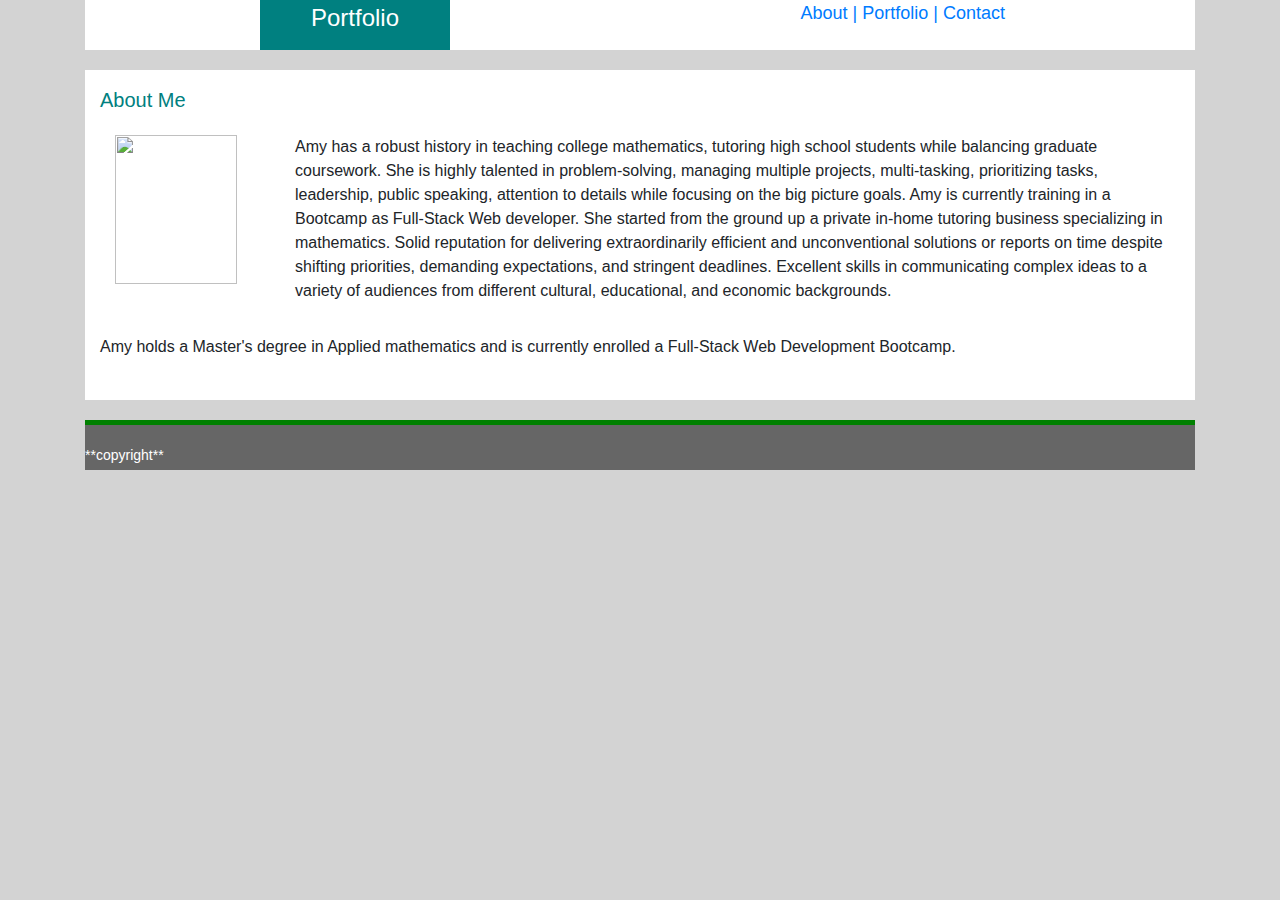
==== index.html @ 95bcee2e "I have attempted to start a new page for my portfolio since I have learned so much in the last few w" ====
<!DOCTYPE html>
<html lang="en">
<head>
    <meta charset="UTF-8">
    <meta name="viewport" content="width=device-width, initial-scale=1.0">
    <meta http-equiv="X-UA-Compatible" content="ie=edge">
    <link rel="stylesheet" type="text/css" href="assets/css/cssreset.css">

    <link rel="stylesheet" href="https://stackpath.bootstrapcdn.com/bootstrap/4.3.1/css/bootstrap.min.css" integrity="sha384-ggOyR0iXCbMQv3Xipma34MD+dH/1fQ784/j6cY/iJTQUOhcWr7x9JvoRxT2MZw1T" crossorigin="anonymous">
    <link rel="stylesheet" type="text/css" href="assets/css/style.css">

    <title>Gemme Bio</title>
</head>
<body>  

        <!-- @media screen and (max-width: 768px) {
            body {
              width: 100%;
            }
           -->

    <div class="container">
    <!--NavBar-->
    <nav>
            <div class="row" id="navbar">
                <!--blank column-->
                <div class="col-md-2">
                </div>

                <!--Contact Column-->
                <div class="col-md-2" id="namebox" >
                       <p> Portfolio </p>
                </div>

                <!--Nav Bar Column-->
                <div class="col-md-6" >                     
                <a href="file:///C:/Users/icadv/Desktop/_Bootcamp%20UCBE/Hw/Basic-Portfolio-master/index.html" > About   |</a>
                <a href="file:///C:/Users/icadv/Desktop/_Bootcamp%20UCBE/Hw/Basic-Portfolio-master/portfolio.html">Portfolio   |</a>
                <a href="file:///C:/Users/icadv/Desktop/_Bootcamp%20UCBE/Hw/Basic-Portfolio-master/contact.html">Contact </a>
                </div>

            </div>
  </nav>
<!--End Nav Bar-->
    <div class="container" >
<!--First Row with class navbar for style css
        <div class="row" id="navbar">
               
                <div class="col-md-2" id="namebox" >
                    Amy Gemme</div>
        
                <div class="col-md-10" id="nav"> 

                    <a href="file:///C:/Users/icadv/Desktop/_Bootcamp%20UCBE/Hw/Basic-Portfolio-master/index.html" > About   |</a>    
    
                    <a href="positioninggemme.html">Portfolio   | </a>
            
                    <a href="https://www.mozilla.org/en-US/">Content </a>   
    
                </div>
        </div>
 End Header Navbar Row-->


<!--Gap-->
    <div class="row" id="gap">    
    </div>

<!--End Gap-->
 
<!--About Me Section-->
       <div class="row" id="about">
            About Me
       </div>
<!--End About Me-->

<!--Main Conent-->
<!--top half with image-->
       <div class="row" id="content1">
            <div class="col-md-2">
                <img id="img" src="C:\Users\icadv\Desktop\_Bootcamp UCBE\Hw\Basic-Portfolio-master\assets\images\grad.jpg">
            </div>
           <div class=col-md-10>
                <p>Amy has a robust history in teaching college mathematics, tutoring high school students while balancing graduate coursework. She is highly talented in problem-solving, managing multiple projects, multi-tasking, prioritizing tasks, leadership, public speaking, attention to details while focusing on the big picture goals. 

                    Amy is currently training in a Bootcamp as Full-Stack Web developer. 
                    
                    She started from the ground up a private in-home tutoring business specializing in mathematics.
                    
                    Solid reputation for delivering extraordinarily efficient and unconventional solutions or reports on time despite shifting priorities, demanding expectations, and stringent deadlines. Excellent skills in communicating complex ideas to a variety of audiences from different cultural, educational, and economic backgrounds.  </p>
            </div>
<!--bottom half-->
        </div>
        <div class="row" id="content2">
            <p> 
                Amy holds a Master's degree in Applied mathematics and is currently enrolled a Full-Stack Web Development Bootcamp.
            </p>
        </div>
<!--End Main Conent-->

<!--Gap-->
<div class="row" id="gap">    
    </div>

<!--End Gap-->

<!--Footer-->
       <div class=row id="footer">
               <p>**copyright**</p>
           </div>
<!--End Footer-->     


</div>   

</div>
</body>
</html>
---- assets/css/cssreset.css ----
html, body, div, span, applet, object, iframe,
h1, h2, h3, h4, h5, h6, p, blockquote, pre,
a, abbr, acronym, address, big, cite, code,
del, dfn, em, img, ins, kbd, q, s, samp,
small, strike, strong, sub, sup, tt, var,
b, u, i, center,
dl, dt, dd, ol, ul, li,
fieldset, form, label, legend,
table, caption, tbody, tfoot, thead, tr, th, td,
article, aside, canvas, details, embed, 
figure, figcaption, footer, header, hgroup, 
menu, nav, output, ruby, section, summary,
time, mark, audio, video {
margin: 0;
padding: 0;
border: 0;
font-size: 100%;
font: inherit;
vertical-align: baseline;
}
/* HTML5 display-role reset for older browsers */
article, aside, details, figcaption, figure, 
footer, header, hgroup, menu, nav, section {
display: block;
}
body {
line-height: 1;
}
ol, ul {
list-style: none;
}
blockquote, q {
quotes: none;
}
blockquote:before, blockquote:after,
q:before, q:after {
content: '';
content: none;
}
table {
border-collapse: collapse;
border-spacing: 0;

}
---- assets/css/style.css ----
* {
  box-sizing: border-box;
}

@media screen and (max-width: 760px){
  .container {
    width: 100%;
    display: flex;
  }
}


body{
background-color: lightgray ;
font-family: Arial, Helvetica, sans-serif;
}

#namebox{
  color: white;
  background-color:teal;
  font-size: 24px;
  text-align: center;
  height: 50px;
}

#navbar{
  height: 50px;
  color:grey;
  font-size: 18px;
  vertical-align: bottom;
  text-align: right;
}

nav { background-color: white}


/*.crumb {
    display: inline-block;
}

.crumb a::after {
    display: inline-block;
    color: #000;
    content: '>';
    font-size: 80%;
    font-weight: bold;
    padding: 0 3px;
}*/

#nav{
  text-align: right;
  vertical-align: bottom;
  font-family: Georgia, 'Times New Roman', Times, serif;
  vertical-align: baseline;
}

#gap{
height: 20px;
}

#about{
  color:teal;
  font-size: 20px;
  height:50px;
  background-color: white;
  padding: 15px;
  border-bottom: 5px red;
  border: greenyellow 4px;
}

#content1{
  padding:15px;
  height: 200px;
  background-color: white;
  text-align: left;
}

#content2{
  padding:15px;
  height: 80px;
  background-color: white;
  text-align: left;
}

#img{
  width: 90%;
  height: 90%;
}

#img2{
  width:30%;
  height: 30%;
  padding: 10px;
}

#footer{
  background-color:#666666;
  border-top: green 5px solid;
  text-align: center;
  height: 50px;
  color:white;
  font-size: 14px;
  padding-top:20px;

}

#main{
  width: 960px;
  height:320px;
  background-color:#ffffff;
  border: #dddddd 3px;
  padding-left: 10px;
  margin:auto;
  border-top-color: #dddddd;
}

#portfolio{
  height:2160px;
  background-color:#ffffff;
  border: #dddddd 3px;
  padding: 10px;

}



#tealheader{
  color:teal;
  font-size: 20px;
  text-align: left;
  padding-left: 10px;
  border-bottom: #dddddd 2px;
  padding-right: 10px;

}

/*#portfolio{
  padding: 10px;
  flex: auto;
  height: 300px;
}*/

#pics{
  height: 30%;
  width: 30%;
  padding: 10px;
}

.box {
  display: flex;
  flex-wrap: wrap;
}


/** {
    box-sizing: border-box;
  }

  body {
    font-size: 14px;
    color: black;
  }

  .header{

  }

#navbar{
  text-allign:right;
}
  #namebox {
    color:whitesmoke;
    padding: 0px;
    margin: 0;
    text-align: center;
    background: darkblue);
  } **/

  #trivia{
    /* background-image: url("https://onedrive.live.com/embed?cid=C5A40686061DBF7F&resid=C5A40686061DBF7F%21244865&authkey=ALlE4RpNK-WIquo"); */
    width: 50%;
    border: 10px red;
    background-image: '../../assets/images/Word_Game'
  }
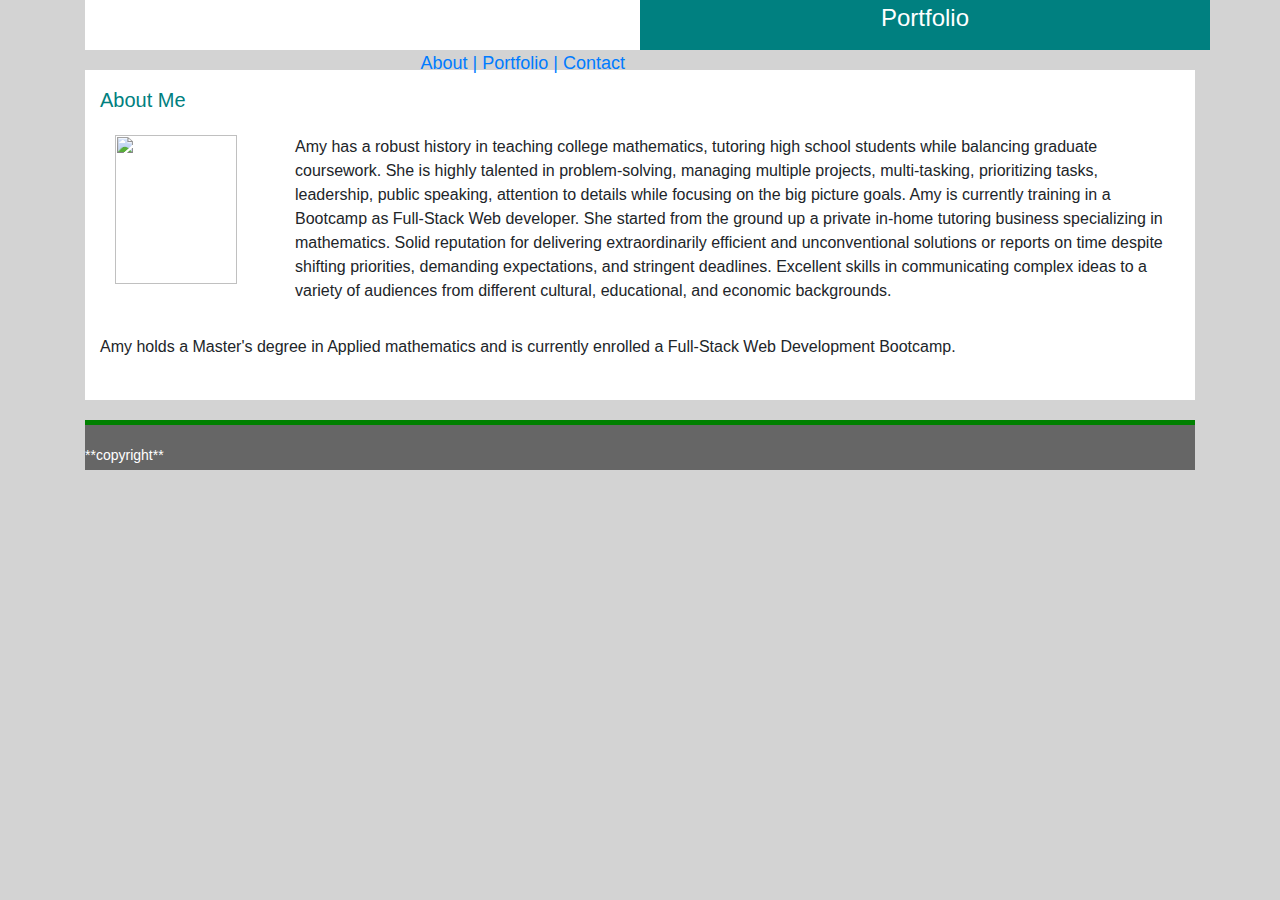
==== commit f503e464: "I have updated my portfolio page.  The page displaying my work is currently mobile respobsive.  I am" ====
--- a/index.html
+++ b/index.html
@@ -24,11 +24,11 @@
     <nav>
             <div class="row" id="navbar">
                 <!--blank column-->
-                <div class="col-md-2">
+                <div class="col-md-6">
                 </div>
 
                 <!--Contact Column-->
-                <div class="col-md-2" id="namebox" >
+                <div class="col-md-6" id="namebox" >
                        <p> Portfolio </p>
                 </div>
 
@@ -36,7 +36,7 @@
                 <div class="col-md-6" >                     
                 <a href="file:///C:/Users/icadv/Desktop/_Bootcamp%20UCBE/Hw/Basic-Portfolio-master/index.html" > About   |</a>
                 <a href="file:///C:/Users/icadv/Desktop/_Bootcamp%20UCBE/Hw/Basic-Portfolio-master/portfolio.html">Portfolio   |</a>
-                <a href="file:///C:/Users/icadv/Desktop/_Bootcamp%20UCBE/Hw/Basic-Portfolio-master/contact.html">Contact </a>
+                <a href="c">Contact </a>
                 </div>
 
             </div>
--- a/assets/css/style.css
+++ b/assets/css/style.css
@@ -12,7 +12,21 @@
 
 body{
 background-color: lightgray ;
-font-family: Arial, Helvetica, sans-serif;
+background-image: url("../../assets/images/sf.jpg");
+background-size: 100%;
+background-position-y: 50%;
+}
+
+#row{
+  width: 20%;
+  margin-left: 60%;
+  background-color: 180,98,20,.5;
+  color: palevioletred;
+  font-size: 26px;
+}
+ 
+#credit{
+  align-self: baseline;
 }
 
 #namebox{
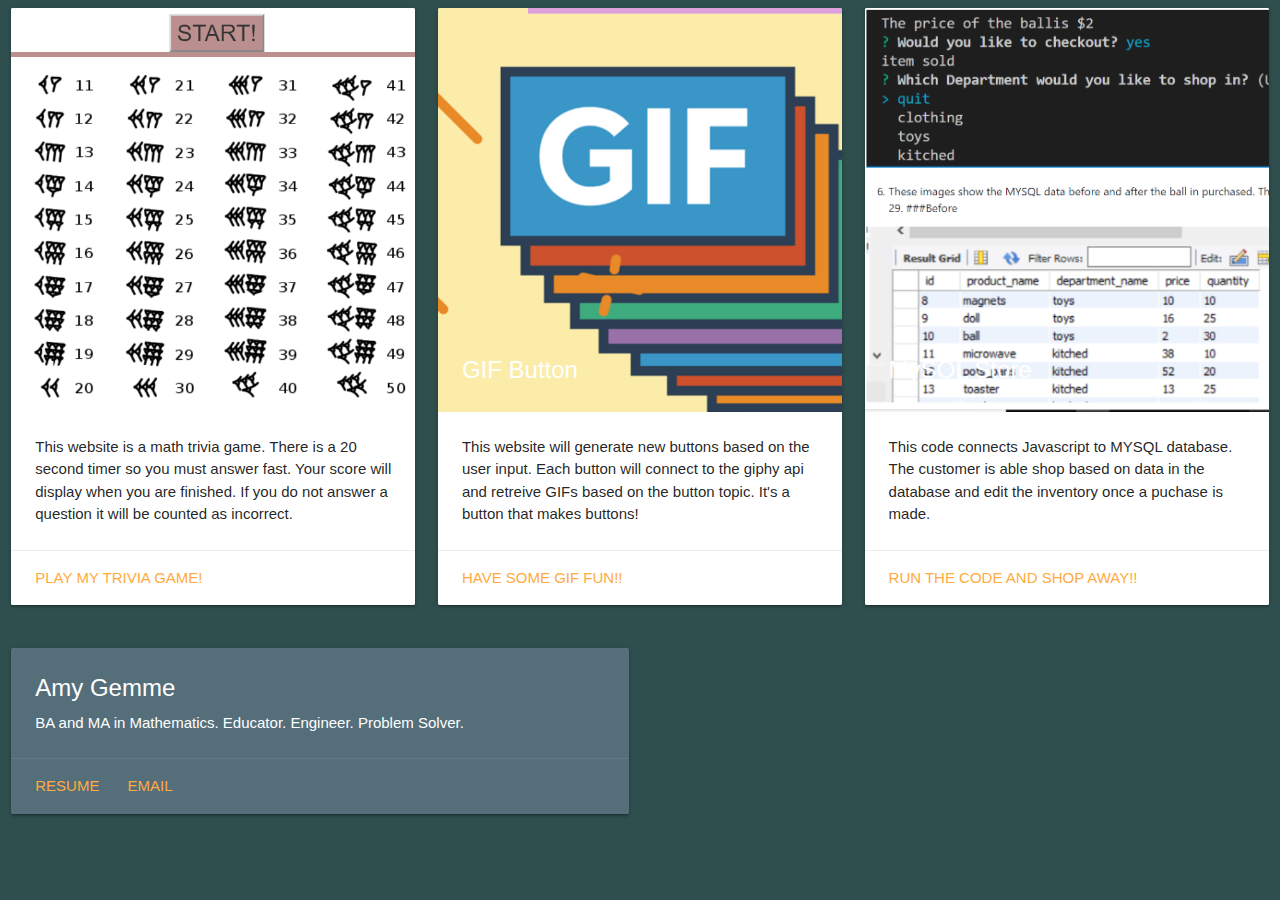
==== commit 95c970e5: "github is still opening my old index.html file so I am removing the files I am not using at the mome" ====
--- a/index.html
+++ b/index.html
@@ -1,118 +1,83 @@
 <!DOCTYPE html>
 <html lang="en">
+
 <head>
     <meta charset="UTF-8">
     <meta name="viewport" content="width=device-width, initial-scale=1.0">
+    <link rel="stylesheet" type="text/css" href="assets/css/style2.css">
+    <link rel="stylesheet" href="https://cdnjs.cloudflare.com/ajax/libs/materialize/1.0.0/css/materialize.min.css">
+
     <meta http-equiv="X-UA-Compatible" content="ie=edge">
-    <link rel="stylesheet" type="text/css" href="assets/css/cssreset.css">
+    <title>Document</title>
+</head>
 
-    <link rel="stylesheet" href="https://stackpath.bootstrapcdn.com/bootstrap/4.3.1/css/bootstrap.min.css" integrity="sha384-ggOyR0iXCbMQv3Xipma34MD+dH/1fQ784/j6cY/iJTQUOhcWr7x9JvoRxT2MZw1T" crossorigin="anonymous">
-    <link rel="stylesheet" type="text/css" href="assets/css/style.css">
+<body id="homebody">
+    <div class="row">
+        <div class="col s12 m4">
+            <div class="card">
+                <div class="card-image">
+                    <img src="./assets/images/trivia.png">
+                    <span class="card-title">Math Trivia</span>
+                </div>
+                <div class="card-content">
+                    <p> This website is a math trivia game. There is a 20 second timer so you must answer fast. Your score will display when you are finished. If you do not answer a question it will be counted as incorrect.</p>
+                </div>
+                <div class="card-action">
+                    <a href="https://amygemme81.github.io/Math-Trivia/">Play my Trivia Game!</a>
+                </div>
+            </div>
+        </div>
 
-    <title>Gemme Bio</title>
-</head>
-<body>  
+            <div class="col s12 m4">
+                <div class="card">
+                    <div class="card-image">
+                        <img src="./assets/images/gif.png">
+                        <span class="card-title">GIF Button</span>
+                    </div>
+                    <div class="card-content">
+                        <p> This website will generate new buttons based on the user input. Each button will connect to the giphy api and retreive GIFs based on the button topic. It's a button that makes buttons!</p>
+                    </div>
+                    <div class="card-action">
+                        <a href="https://amygemme81.github.io/Gif-Search/">Have some GIF fun!!</a>
+                    </div>
+                </div>
+            </div>
 
-        <!-- @media screen and (max-width: 768px) {
-            body {
-              width: 100%;
-            }
-           -->
-
-    <div class="container">
-    <!--NavBar-->
-    <nav>
-            <div class="row" id="navbar">
-                <!--blank column-->
-                <div class="col-md-6">
+            <div class="col s12 m4">
+                    <div class="card">
+                        <div class="card-image">
+                            <img src="./assets/images/bamazon.png">
+                            <span class="card-title">MySQL Store</span>
+                        </div>
+                        <div class="card-content">
+                            <p> This code connects Javascript to MYSQL database. The customer is able shop based on data in the database and edit the inventory once a puchase is made.  </p>
+                        </div>
+                        <div class="card-action">
+                            <a href="https://github.com/amygemme81/bamazon/blob/master/README.md">Run the code and shop away!!</a>
+                        </div>
+                    </div>
                 </div>
-
-                <!--Contact Column-->
-                <div class="col-md-6" id="namebox" >
-                       <p> Portfolio </p>
-                </div>
-
-                <!--Nav Bar Column-->
-                <div class="col-md-6" >                     
-                <a href="file:///C:/Users/icadv/Desktop/_Bootcamp%20UCBE/Hw/Basic-Portfolio-master/index.html" > About   |</a>
-                <a href="file:///C:/Users/icadv/Desktop/_Bootcamp%20UCBE/Hw/Basic-Portfolio-master/portfolio.html">Portfolio   |</a>
-                <a href="c">Contact </a>
-                </div>
-
-            </div>
-  </nav>
-<!--End Nav Bar-->
-    <div class="container" >
-<!--First Row with class navbar for style css
-        <div class="row" id="navbar">
-               
-                <div class="col-md-2" id="namebox" >
-                    Amy Gemme</div>
         
-                <div class="col-md-10" id="nav"> 
-
-                    <a href="file:///C:/Users/icadv/Desktop/_Bootcamp%20UCBE/Hw/Basic-Portfolio-master/index.html" > About   |</a>    
+        </div>
     
-                    <a href="positioninggemme.html">Portfolio   | </a>
-            
-                    <a href="https://www.mozilla.org/en-US/">Content </a>   
-    
-                </div>
-        </div>
- End Header Navbar Row-->
 
 
-<!--Gap-->
-    <div class="row" id="gap">    
+    <div class="row">
+        <div class="col s12 m6">
+            <div class="card blue-grey darken-1">
+                <div class="card-content white-text">
+                    <span class="card-title">Amy Gemme</span>
+                    <p>BA and MA in Mathematics. Educator. Engineer. Problem Solver. </p>
+                </div>
+                <div class="card-action">
+                    <a href="https://onedrive.live.com/embed?cid=C5A40686061DBF7F&resid=C5A40686061DBF7F%21244738&authkey=APjY5vL63mD61TY&em=2" width="476" height="288" frameborder="0" scrolling="no">Resume</a>
+                    
+                    <a href="./contact.html">Email</a>
+                </div>
+            </div>
+        </div>
     </div>
 
-<!--End Gap-->
- 
-<!--About Me Section-->
-       <div class="row" id="about">
-            About Me
-       </div>
-<!--End About Me-->
+</body>
 
-<!--Main Conent-->
-<!--top half with image-->
-       <div class="row" id="content1">
-            <div class="col-md-2">
-                <img id="img" src="C:\Users\icadv\Desktop\_Bootcamp UCBE\Hw\Basic-Portfolio-master\assets\images\grad.jpg">
-            </div>
-           <div class=col-md-10>
-                <p>Amy has a robust history in teaching college mathematics, tutoring high school students while balancing graduate coursework. She is highly talented in problem-solving, managing multiple projects, multi-tasking, prioritizing tasks, leadership, public speaking, attention to details while focusing on the big picture goals. 
-
-                    Amy is currently training in a Bootcamp as Full-Stack Web developer. 
-                    
-                    She started from the ground up a private in-home tutoring business specializing in mathematics.
-                    
-                    Solid reputation for delivering extraordinarily efficient and unconventional solutions or reports on time despite shifting priorities, demanding expectations, and stringent deadlines. Excellent skills in communicating complex ideas to a variety of audiences from different cultural, educational, and economic backgrounds.  </p>
-            </div>
-<!--bottom half-->
-        </div>
-        <div class="row" id="content2">
-            <p> 
-                Amy holds a Master's degree in Applied mathematics and is currently enrolled a Full-Stack Web Development Bootcamp.
-            </p>
-        </div>
-<!--End Main Conent-->
-
-<!--Gap-->
-<div class="row" id="gap">    
-    </div>
-
-<!--End Gap-->
-
-<!--Footer-->
-       <div class=row id="footer">
-               <p>**copyright**</p>
-           </div>
-<!--End Footer-->     
-
-
-</div>   
-
-</div>
-</body>
 </html>--- a/assets/css/style2.css
+++ b/assets/css/style2.css
@@ -0,0 +1,86 @@
+* {
+    box-sizing: border-box;
+  }
+    /* Styles for screens larger than 980px
+@media screen and (min-width: 980px){  
+      .container {
+      width: 80%;
+      display: flex;
+    }*/
+
+
+     /* Styles for screens larger than 768px 
+@media screen and (min-width: 768px){  
+  .container {
+  width: 80%;
+  display: flex;
+}
+*/
+
+ /* Styles for screens larger than 680px 
+ @media screen and (min-width: 680px){  
+  .container {
+  width: 80%;
+  display: flex;
+} */
+
+
+  body{
+      background-color: darkslategray;
+  }
+
+  #header{
+      background-color: purple;
+      text-align: center;
+      margin-top: 0%;
+  }
+
+  #namebox{
+    color: white;
+    background-color:teal;
+    font-size: 24px;
+    text-align: center;
+    height: 50px;
+  }
+  
+  #navbar{
+    height: 50px;
+    color:grey;
+    font-size: 18px;
+    vertical-align: bottom;
+    text-align: right;
+    margin-left: 10%;
+    margin-right: 10%;
+  }
+
+  .container{
+      background-color: white;
+      border: red 15px;
+      margin-left: 10%;
+      margin-right: 10%;
+      margin-top: 30px;
+      margin-bottom: 50px;
+      padding: 10px;
+      width: 80%;
+  }
+
+ #text{
+     font-size: 18px;
+     text-align: justify;
+ }
+  #img{
+    width: 160px;
+    height: 160px;
+  }
+
+  #footer{
+      background-color:darkgreen;
+      border-top: yellow 10px;
+      font-size: 10px;
+      height: 50px;
+      color: whitesmoke;
+      display: flex;
+      justify-content: center;
+      margin-bottom: 0%;
+
+  }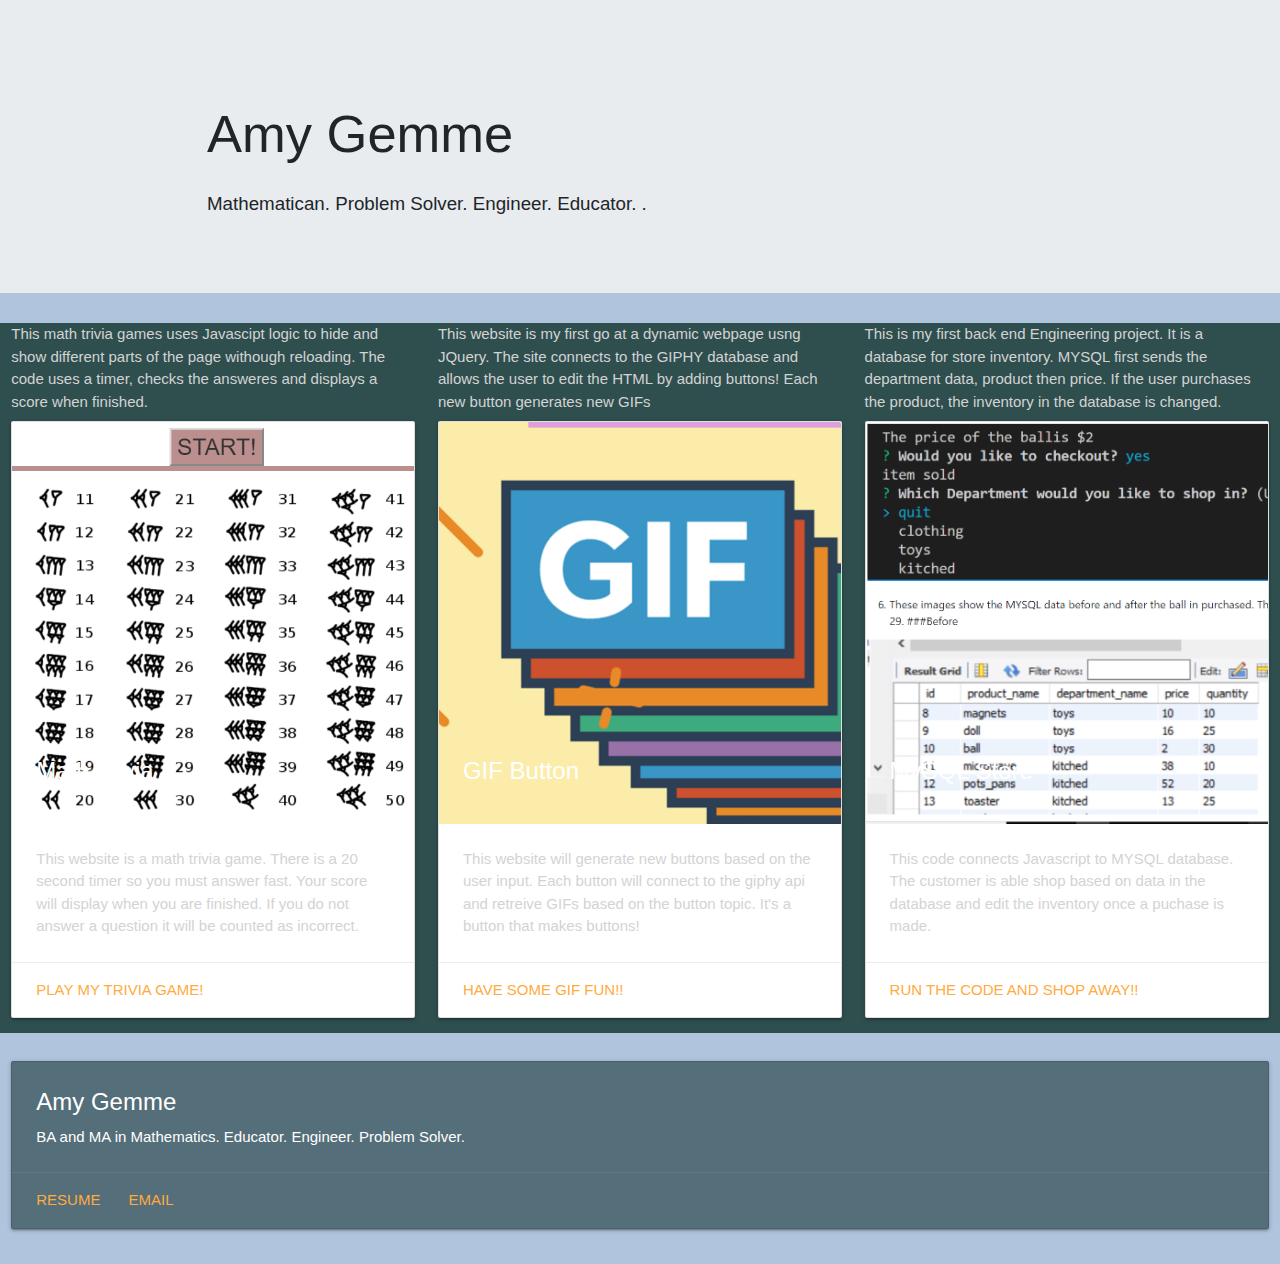
==== commit 9c326c7c: "push my code!" ====
--- a/index.html
+++ b/index.html
@@ -4,23 +4,36 @@
 <head>
     <meta charset="UTF-8">
     <meta name="viewport" content="width=device-width, initial-scale=1.0">
+    <link rel="stylesheet" href="https://maxcdn.bootstrapcdn.com/bootstrap/4.0.0/css/bootstrap.min.css"
+        integrity="sha384-Gn5384xqQ1aoWXA+058RXPxPg6fy4IWvTNh0E263XmFcJlSAwiGgFAW/dAiS6JXm" crossorigin="anonymous">
     <link rel="stylesheet" type="text/css" href="assets/css/style2.css">
     <link rel="stylesheet" href="https://cdnjs.cloudflare.com/ajax/libs/materialize/1.0.0/css/materialize.min.css">
 
     <meta http-equiv="X-UA-Compatible" content="ie=edge">
-    <title>Document</title>
+    <title>Amy Gemme</title>
 </head>
 
+
 <body id="homebody">
+    <div class="jumbotron jumbotron-fluid">
+        <div class="container">
+            <h1 class="display-4">Amy Gemme</h1>
+            <p class="lead">Mathematican. Problem Solver. Engineer. Educator. .</p>
+        </div>
+    </div>
     <div class="row">
-        <div class="col s12 m4">
+        <div class="col s12 m4" id="code">
+            <div> This math trivia games uses Javascipt logic to hide and show different parts of the page withough
+                reloading. The code uses a timer, checks the answeres and displays a score when finished. </div>
             <div class="card">
                 <div class="card-image">
                     <img src="./assets/images/trivia.png">
                     <span class="card-title">Math Trivia</span>
                 </div>
                 <div class="card-content">
-                    <p> This website is a math trivia game. There is a 20 second timer so you must answer fast. Your score will display when you are finished. If you do not answer a question it will be counted as incorrect.</p>
+                    <p> This website is a math trivia game. There is a 20 second timer so you must answer fast. Your
+                        score will display when you are finished. If you do not answer a question it will be counted as
+                        incorrect.</p>
                 </div>
                 <div class="card-action">
                     <a href="https://amygemme81.github.io/Math-Trivia/">Play my Trivia Game!</a>
@@ -28,38 +41,44 @@
             </div>
         </div>
 
-            <div class="col s12 m4">
-                <div class="card">
-                    <div class="card-image">
-                        <img src="./assets/images/gif.png">
-                        <span class="card-title">GIF Button</span>
-                    </div>
-                    <div class="card-content">
-                        <p> This website will generate new buttons based on the user input. Each button will connect to the giphy api and retreive GIFs based on the button topic. It's a button that makes buttons!</p>
-                    </div>
-                    <div class="card-action">
-                        <a href="https://amygemme81.github.io/Gif-Search/">Have some GIF fun!!</a>
-                    </div>
+        <div class="col s12 m4"id="code">
+                <div> This website is my first go at a dynamic webpage usng JQuery. The site connects to the GIPHY database and allows the user to edit the HTML by adding buttons! Each new button generates new GIFs </div>        
+            <div class="card">
+                <div class="card-image">
+                    <img src="./assets/images/gif.png">
+                    <span class="card-title">GIF Button</span>
+                </div>
+                <div class="card-content">
+                    <p> This website will generate new buttons based on the user input. Each button will connect to the
+                        giphy api and retreive GIFs based on the button topic. It's a button that makes buttons!</p>
+                </div>
+                <div class="card-action">
+                    <a href="https://amygemme81.github.io/Gif-Search/">Have some GIF fun!!</a>
                 </div>
             </div>
+        </div>
 
-            <div class="col s12 m4">
-                    <div class="card">
-                        <div class="card-image">
-                            <img src="./assets/images/bamazon.png">
-                            <span class="card-title">MySQL Store</span>
-                        </div>
-                        <div class="card-content">
-                            <p> This code connects Javascript to MYSQL database. The customer is able shop based on data in the database and edit the inventory once a puchase is made.  </p>
-                        </div>
-                        <div class="card-action">
-                            <a href="https://github.com/amygemme81/bamazon/blob/master/README.md">Run the code and shop away!!</a>
-                        </div>
-                    </div>
+        <div class="col s12 m4"id="code">
+                <div> This is my first back end Engineering project. It is a database for store inventory. MYSQL first sends the department data, product then price. If the user purchases the product, the inventory in the database is changed.</div>
+        
+            <div class="card">
+                <div class="card-image">
+                    <img src="./assets/images/bamazon.png">
+                    <span class="card-title">MySQL Store</span>
                 </div>
-        
+                <div class="card-content">
+                    <p> This code connects Javascript to MYSQL database. The customer is able shop based on data in the
+                        database and edit the inventory once a puchase is made. </p>
+                </div>
+                <div class="card-action">
+                    <a href="https://github.com/amygemme81/bamazon/blob/master/README.md">Run the code and shop
+                        away!!</a>
+                </div>
+            </div>
         </div>
-    
+
+    </div>
+
 
 
     <div class="row">
@@ -70,8 +89,9 @@
                     <p>BA and MA in Mathematics. Educator. Engineer. Problem Solver. </p>
                 </div>
                 <div class="card-action">
-                    <a href="https://onedrive.live.com/embed?cid=C5A40686061DBF7F&resid=C5A40686061DBF7F%21244738&authkey=APjY5vL63mD61TY&em=2" width="476" height="288" frameborder="0" scrolling="no">Resume</a>
-                    
+                    <a href="https://onedrive.live.com/embed?cid=C5A40686061DBF7F&resid=C5A40686061DBF7F%21244738&authkey=APjY5vL63mD61TY&em=2"
+                        width="476" height="288" frameborder="0" scrolling="no">Resume</a>
+
                     <a href="./contact.html">Email</a>
                 </div>
             </div>
--- a/assets/css/style2.css
+++ b/assets/css/style2.css
@@ -1,86 +1,13 @@
 * {
     box-sizing: border-box;
   }
-    /* Styles for screens larger than 980px
-@media screen and (min-width: 980px){  
-      .container {
-      width: 80%;
-      display: flex;
-    }*/
-
-
-     /* Styles for screens larger than 768px 
-@media screen and (min-width: 768px){  
-  .container {
-  width: 80%;
-  display: flex;
-}
-*/
-
- /* Styles for screens larger than 680px 
- @media screen and (min-width: 680px){  
-  .container {
-  width: 80%;
-  display: flex;
-} */
-
 
   body{
-      background-color: darkslategray;
+    background-color: lightsteelblue;
   }
-
-  #header{
-      background-color: purple;
-      text-align: center;
-      margin-top: 0%;
-  }
-
-  #namebox{
-    color: white;
-    background-color:teal;
-    font-size: 24px;
-    text-align: center;
-    height: 50px;
-  }
-  
-  #navbar{
-    height: 50px;
-    color:grey;
-    font-size: 18px;
-    vertical-align: bottom;
-    text-align: right;
-    margin-left: 10%;
-    margin-right: 10%;
-  }
-
-  .container{
-      background-color: white;
-      border: red 15px;
-      margin-left: 10%;
-      margin-right: 10%;
-      margin-top: 30px;
-      margin-bottom: 50px;
-      padding: 10px;
-      width: 80%;
-  }
-
- #text{
-     font-size: 18px;
-     text-align: justify;
- }
-  #img{
-    width: 160px;
-    height: 160px;
-  }
-
-  #footer{
-      background-color:darkgreen;
-      border-top: yellow 10px;
-      font-size: 10px;
-      height: 50px;
-      color: whitesmoke;
-      display: flex;
-      justify-content: center;
-      margin-bottom: 0%;
-
+   
+  #code{
+    border: 15px red;
+    background-color: darkslategray;
+    color: lightgrey;
   }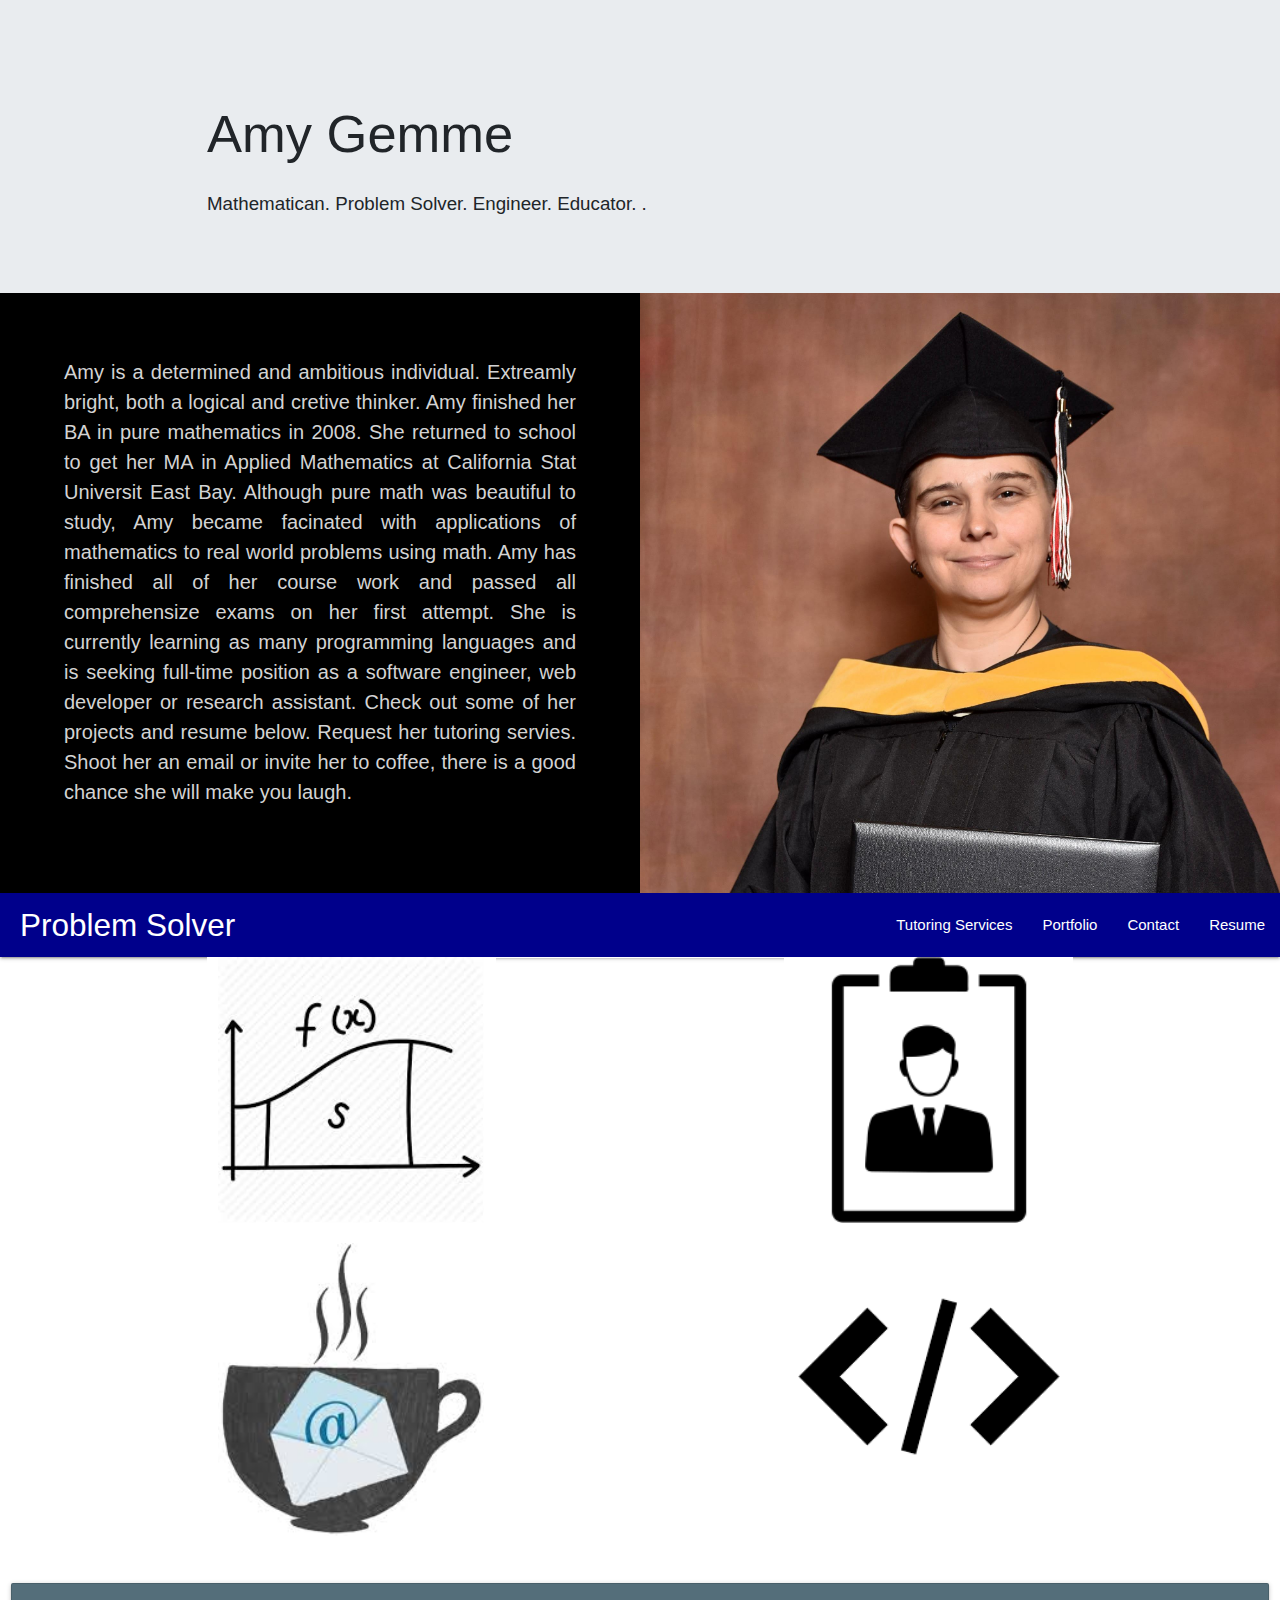
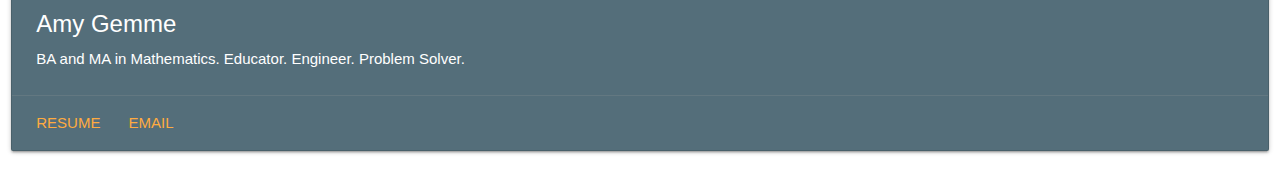
==== commit 650b5dc4: "I cleaned up the landing page and have the icons almost where i want them.  The links on the nav bar" ====
--- a/index.html
+++ b/index.html
@@ -4,9 +4,10 @@
 <head>
     <meta charset="UTF-8">
     <meta name="viewport" content="width=device-width, initial-scale=1.0">
+    <link rel="stylesheet" href="./assets/css/cssreset.css">
     <link rel="stylesheet" href="https://maxcdn.bootstrapcdn.com/bootstrap/4.0.0/css/bootstrap.min.css"
         integrity="sha384-Gn5384xqQ1aoWXA+058RXPxPg6fy4IWvTNh0E263XmFcJlSAwiGgFAW/dAiS6JXm" crossorigin="anonymous">
-    <link rel="stylesheet" type="text/css" href="assets/css/style2.css">
+    <link rel="stylesheet" type="text/css" href="assets/css/style.css">
     <link rel="stylesheet" href="https://cdnjs.cloudflare.com/ajax/libs/materialize/1.0.0/css/materialize.min.css">
 
     <meta http-equiv="X-UA-Compatible" content="ie=edge">
@@ -15,13 +16,110 @@
 
 
 <body id="homebody">
-    <div class="jumbotron jumbotron-fluid">
+    <!-- ==========================JUMBO=================================-->
+
+    <div class="jumbotron jumbotron-fluid" id="jumbo">
         <div class="container">
             <h1 class="display-4">Amy Gemme</h1>
             <p class="lead">Mathematican. Problem Solver. Engineer. Educator. .</p>
         </div>
     </div>
-    <div class="row">
+    <!-- ========================BIO AND IMG===================================-->
+    <div id="amy">
+        <div class="row" id="amy">
+            <div id="bio"> Amy is a determined and ambitious individual. Extreamly bright, both a logical and cretive
+                thinker. Amy finished her BA in pure mathematics in 2008. She returned to school to get her MA in
+                Applied Mathematics at California Stat Universit East Bay. Although pure math was beautiful to study,
+                Amy became facinated with applications of mathematics to real world problems using math. Amy has
+                finished all of her course work and passed all comprehensize exams on her first attempt. She is
+                currently learning as many programming languages and is seeking full-time position as a software
+                engineer, web developer or research assistant. Check out some of her projects and resume below. Request
+                her tutoring servies. Shoot her an email or invite her to coffee, there is a good chance she will make
+                you laugh. </div>
+            <div id="gradimg"> </div>
+        </div>
+    </div>
+    <!-- ======================NAV BAR====================================-->
+    <nav>
+        <div class="nav-wrapper" id="nav">
+            <a href="#!" class="brand-logo">Problem Solver</a>
+            <a href="#" data-target="mobile-demo" class="sidenav-trigger"><i class="material-icons">menu</i></a>
+            <ul class="right hide-on-med-and-down">
+                <li><a href="https://www.rockstartutoring.com/">Tutoring Services</a></li>
+                <li><a href="./assets/dev.html">Portfolio</a></li>
+                <li><a href="./contact.html">Contact</a></li>
+                <li><a
+                        href="https://onedrive.live.com/embed?cid=C5A40686061DBF7F&resid=C5A40686061DBF7F%21244738&authkey=APjY5vL63mD61TY&em=2">Resume</a>
+                </li>
+            </ul>
+        </div>
+    </nav>
+
+    <ul class="sidenav" id="mobile-demo">
+        <li><a href="sass.html">Sass</a></li>
+        <li><a href="badges.html">Components</a></li>
+        <li><a href="collapsible.html">Javascript</a></li>
+        <li><a href="mobile.html">Mobile</a></li>
+    </ul>
+  
+    <!-- ======================DISPLAY AREA=====================================-->
+    <div class="row">
+        <div class="container">
+            <div class="col s12 m4" id="overlay">
+                <img src="./assets/images/icons/math3.jpeg" alt="Code" class="image">
+                <div class="overlay">
+                    <div class="text">MATH TUTORING <br> SERVICES</div>
+                </div>
+            </div>
+
+            <div class="col s12 m4" id="overlay">
+                <div class="overlay">
+                    <div class="text"> HIRE ME</div>
+                </div>
+            </div>
+            <div class="col s12 m4" id="overlay">
+                <img src="./assets/images/icons/resume.png" alt="Code" class="image">
+                <div class="overlay">
+                    <div class="text"> RESUME <br> REFERENCES </div>
+
+                </div>
+            </div>
+            <!-- <div class="col s12 m4" id="database">
+                <img src="./assets/images/icons/connect.png" alt="Code" class="image">
+                <div class="overlay">
+                    <div class="text">API <br> NODE <br> JAVASCRIPT</div>
+                </div>
+            </div> -->
+        </div>
+    </div>
+    <div class="row">
+        <div class="container">
+            <div class="col s12 m4" id="overlay">
+
+                <img src="./assets/images/icons/contact_blue.jpeg" alt="Code" class="image">
+                <div class="overlay">
+                    <div class="text"> CONTACT </div>
+                </div>
+            </div>
+            <div class="col s12 m4" id="overlay">
+                    <div class="overlay">
+                        <div class="text"> HIRE ME</div>
+                    </div>
+                </div>
+    
+            <div class="col s12 m4" id="overlay">
+                <img src="./assets/images/icons/code_img2.png" alt="Code" class="image">
+                <div class="overlay">
+                    <div class="text">CODE</div>
+                </div>
+            </div>
+        </div>
+    </div>
+    <div class="row">
+        <div class=""></div>
+    </div>
+    <!--=====================CODE DISPLAYING MY THREE WORKS IN CARDS =======-->
+    <!-- <div class="row">
         <div class="col s12 m4" id="code">
             <div> This math trivia games uses Javascipt logic to hide and show different parts of the page withough
                 reloading. The code uses a timer, checks the answeres and displays a score when finished. </div>
@@ -32,7 +130,8 @@
                 </div>
                 <div class="card-content">
                     <p> This website is a math trivia game. There is a 20 second timer so you must answer fast. Your
-                        score will display when you are finished. If you do not answer a question it will be counted as
+                        score will display when you are finished. If you do not answer a question it will be counted
+                        as
                         incorrect.</p>
                 </div>
                 <div class="card-action">
@@ -41,15 +140,18 @@
             </div>
         </div>
 
-        <div class="col s12 m4"id="code">
-                <div> This website is my first go at a dynamic webpage usng JQuery. The site connects to the GIPHY database and allows the user to edit the HTML by adding buttons! Each new button generates new GIFs </div>        
+        <div class="col s12 m4" id="code">
+            <div> This website is my first go at a dynamic webpage usng JQuery. The site connects to the GIPHY
+                database
+                and allows the user to edit the HTML by adding buttons! Each new button generates new GIFs </div>
             <div class="card">
                 <div class="card-image">
                     <img src="./assets/images/gif.png">
                     <span class="card-title">GIF Button</span>
                 </div>
                 <div class="card-content">
-                    <p> This website will generate new buttons based on the user input. Each button will connect to the
+                    <p> This website will generate new buttons based on the user input. Each button will connect to
+                        the
                         giphy api and retreive GIFs based on the button topic. It's a button that makes buttons!</p>
                 </div>
                 <div class="card-action">
@@ -58,16 +160,20 @@
             </div>
         </div>
 
-        <div class="col s12 m4"id="code">
-                <div> This is my first back end Engineering project. It is a database for store inventory. MYSQL first sends the department data, product then price. If the user purchases the product, the inventory in the database is changed.</div>
-        
+        <div class="col s12 m4" id="code">
+            <div> This is my first back end Engineering project. It is a database for store inventory. MYSQL first
+                sends
+                the department data, product then price. If the user purchases the product, the inventory in the
+                database is changed.</div>
+
             <div class="card">
                 <div class="card-image">
                     <img src="./assets/images/bamazon.png">
                     <span class="card-title">MySQL Store</span>
                 </div>
                 <div class="card-content">
-                    <p> This code connects Javascript to MYSQL database. The customer is able shop based on data in the
+                    <p> This code connects Javascript to MYSQL database. The customer is able shop based on data in
+                        the
                         database and edit the inventory once a puchase is made. </p>
                 </div>
                 <div class="card-action">
@@ -77,9 +183,9 @@
             </div>
         </div>
 
-    </div>
-
-
+    </div> -->
+
+    <!--=====================CODE FOR THE CARD AT THE BOTTOM==================-->
 
     <div class="row">
         <div class="col s12 m6">
@@ -100,4 +206,16 @@
 
 </body>
 
+<!-- =====================SCRIPT======================================-->
+
+<!--Code to make the navbar work-->
+<script>
+    document.addEventListener('DOMContentLoaded', function () {
+        var elems = document.querySelectorAll('.sidenav');
+        var instances = M.Sidenav.init(elems, options);
+    });
+</script>
+<!-- ===========================================================-->
+
+
 </html>--- a/assets/css/cssreset.css
+++ b/assets/css/cssreset.css
@@ -0,0 +1,44 @@
+html, body, div, span, applet, object, iframe,
+h1, h2, h3, h4, h5, h6, p, blockquote, pre,
+a, abbr, acronym, address, big, cite, code,
+del, dfn, em, img, ins, kbd, q, s, samp,
+small, strike, strong, sub, sup, tt, var,
+b, u, i, center,
+dl, dt, dd, ol, ul, li,
+fieldset, form, label, legend,
+table, caption, tbody, tfoot, thead, tr, th, td,
+article, aside, canvas, details, embed, 
+figure, figcaption, footer, header, hgroup, 
+menu, nav, output, ruby, section, summary,
+time, mark, audio, video {
+margin: 0;
+padding: 0;
+border: 0;
+font-size: 100%;
+font: inherit;
+vertical-align: baseline;
+}
+/* HTML5 display-role reset for older browsers */
+article, aside, details, figcaption, figure, 
+footer, header, hgroup, menu, nav, section {
+display: block;
+}
+body {
+line-height: 1;
+}
+ol, ul {
+list-style: none;
+}
+blockquote, q {
+quotes: none;
+}
+blockquote:before, blockquote:after,
+q:before, q:after {
+content: '';
+content: none;
+}
+table {
+border-collapse: collapse;
+border-spacing: 0;
+
+}--- a/assets/css/style.css
+++ b/assets/css/style.css
@@ -0,0 +1,111 @@
+body{
+  /* background-color: rgb(237, 242, 243); */
+  background-color: white;
+}
+
+
+#jumbo{
+  margin-bottom: 0%;
+}
+
+#amy{
+  margin: 0%;
+}
+#bio {
+  width: 50%;
+  background-color: black;
+  height: 600px;
+  padding: 5%;
+  color: lightgrey;
+  font-size: 20px;
+  text-align: justify;
+}
+
+#gradimg {
+  width: 50%;
+  background-image: url("./../images/grad.jpg");
+  height: 600px;
+  background-position: 0;
+  background-size: 100%;
+  background-position-y: -20px;
+  background-repeat: no-repeat;
+}
+
+#nav{
+  padding-left: 20px;
+  background-color: darkblue;
+}
+
+/* .icons{
+  height: 600px;
+  background-color: lightcyan;
+
+
+  #code{
+    border: 15px red;
+    background-color: darkslategray;
+    color: lightgrey;
+  }
+
+
+  /* CODE FOR FADE TO TEXT */
+  .container {
+    position: relative;
+    width: 100%;
+    height: 10%;
+    margin: 0%
+  }
+  
+  .image {
+    display: block;
+    width: 100%;
+    height: 100%;
+  }
+  
+  .overlay {
+    position: absolute;
+    top: 0;
+    bottom: 0;
+    left: 0;
+    right: 0;
+    height: 100%;
+    width: 100%;
+    opacity: 0;
+    transition: .5s ease;
+    background-color: rgb(237, 242, 243);
+    padding: 20%;
+  }
+  
+  #overlay{
+    background-color: white
+  }
+  /* #code:hover .overlay {
+    opacity: .9;
+  } */
+  /* #contact:hover .overlay {
+    opacity: .9;
+  }
+  #database:hover .overlay {
+    opacity: .9;
+  } */
+  #overlay:hover .overlay {
+    opacity: 1;
+  }
+    /* #tutor:hover .overlay {
+      opacity: .9;
+    } 
+   */
+  .text {
+    color: black;
+    font-size: 40px;
+    position: absolute;
+    top: 50%;
+    left: 50%;
+    -webkit-transform: translate(-50%, -50%);
+    -ms-transform: translate(-50%, -50%);
+    transform: translate(-50%, -50%);
+    text-align: center;
+  }
+
+  
+  /*  END CODE FOR FADE TO TEXT  */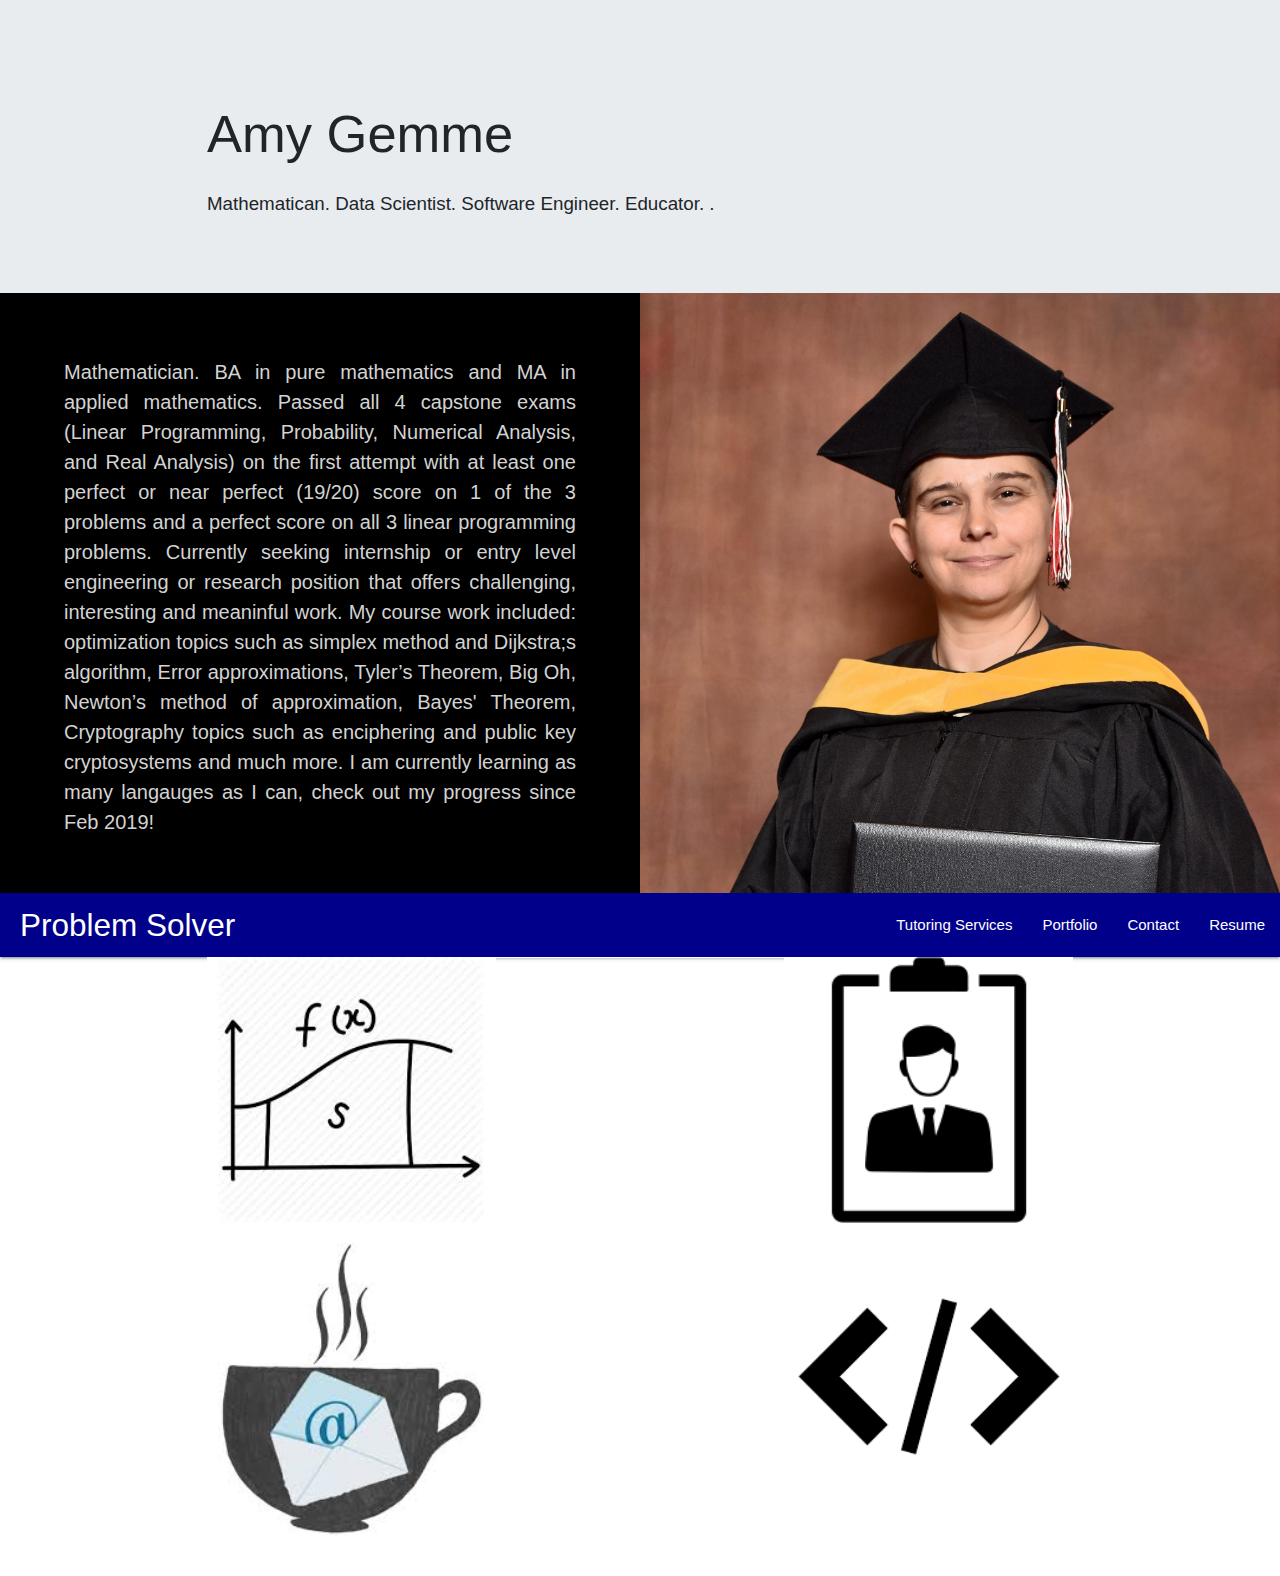
==== commit 28b41618: "I added two more projects and updated the contact page as well as fixed a few links that were not wo" ====
--- a/index.html
+++ b/index.html
@@ -4,7 +4,7 @@
 <head>
     <meta charset="UTF-8">
     <meta name="viewport" content="width=device-width, initial-scale=1.0">
-    <link rel="stylesheet" href="./assets/css/cssreset.css">
+    <link rel="stylesheet" href="./assets/cssreset.css">
     <link rel="stylesheet" href="https://maxcdn.bootstrapcdn.com/bootstrap/4.0.0/css/bootstrap.min.css"
         integrity="sha384-Gn5384xqQ1aoWXA+058RXPxPg6fy4IWvTNh0E263XmFcJlSAwiGgFAW/dAiS6JXm" crossorigin="anonymous">
     <link rel="stylesheet" type="text/css" href="assets/css/style.css">
@@ -21,21 +21,22 @@
     <div class="jumbotron jumbotron-fluid" id="jumbo">
         <div class="container">
             <h1 class="display-4">Amy Gemme</h1>
-            <p class="lead">Mathematican. Problem Solver. Engineer. Educator. .</p>
+            <p class="lead">Mathematican. Data Scientist. Software Engineer. Educator. .</p>
         </div>
     </div>
     <!-- ========================BIO AND IMG===================================-->
     <div id="amy">
         <div class="row" id="amy">
-            <div id="bio"> Amy is a determined and ambitious individual. Extreamly bright, both a logical and cretive
-                thinker. Amy finished her BA in pure mathematics in 2008. She returned to school to get her MA in
-                Applied Mathematics at California Stat Universit East Bay. Although pure math was beautiful to study,
-                Amy became facinated with applications of mathematics to real world problems using math. Amy has
-                finished all of her course work and passed all comprehensize exams on her first attempt. She is
-                currently learning as many programming languages and is seeking full-time position as a software
-                engineer, web developer or research assistant. Check out some of her projects and resume below. Request
-                her tutoring servies. Shoot her an email or invite her to coffee, there is a good chance she will make
-                you laugh. </div>
+            <div id="bio"> Mathematician. BA in pure mathematics and MA in applied mathematics. Passed all 4 capstone
+                exams (Linear
+                Programming, Probability, Numerical Analysis, and Real Analysis) on the first attempt with at least one
+                perfect or near perfect (19/20) score on 1 of the 3 problems and a perfect score on all 3 linear
+                programming problems. Currently seeking internship or entry level engineering or research position that
+                offers challenging, interesting and meaninful work. My course work included: optimization topics such as
+                simplex method and Dijkstra;s algorithm, Error approximations, Tyler’s Theorem, Big Oh, Newton’s method
+                of approximation, Bayes' Theorem, Cryptography topics such as enciphering and public key cryptosystems
+                and much more. I am currently learning as many langauges as I can, check out my progress since Feb 2019!
+            </div>
             <div id="gradimg"> </div>
         </div>
     </div>
@@ -46,10 +47,10 @@
             <a href="#" data-target="mobile-demo" class="sidenav-trigger"><i class="material-icons">menu</i></a>
             <ul class="right hide-on-med-and-down">
                 <li><a href="https://www.rockstartutoring.com/">Tutoring Services</a></li>
-                <li><a href="./assets/dev.html">Portfolio</a></li>
+                <li><a href="./dev.html">Portfolio</a></li>
                 <li><a href="./contact.html">Contact</a></li>
                 <li><a
-                        href="https://onedrive.live.com/embed?cid=C5A40686061DBF7F&resid=C5A40686061DBF7F%21244738&authkey=APjY5vL63mD61TY&em=2">Resume</a>
+                    href="./assets/ag_math.pdf">Resume</a>
                 </li>
             </ul>
         </div>
@@ -61,65 +62,76 @@
         <li><a href="collapsible.html">Javascript</a></li>
         <li><a href="mobile.html">Mobile</a></li>
     </ul>
-  
+
     <!-- ======================DISPLAY AREA=====================================-->
+
     <div class="row">
         <div class="container">
-            <div class="col s12 m4" id="overlay">
-                <img src="./assets/images/icons/math3.jpeg" alt="Code" class="image">
-                <div class="overlay">
-                    <div class="text">MATH TUTORING <br> SERVICES</div>
-                </div>
-            </div>
-
+            <a href="https://www.rockstartutoring.com/">
+                <div class="col s12 m4" id="overlay">
+                    <img src="./assets/images/icons/math3.jpeg" alt="Code" class="image">
+                    <div class="overlay">
+                        <div class="text">MATH TUTORING <br> SERVICES</div>
+                    </div>
+                </div>
+            </a>
             <div class="col s12 m4" id="overlay">
                 <div class="overlay">
-                    <div class="text"> HIRE ME</div>
-                </div>
-            </div>
-            <div class="col s12 m4" id="overlay">
-                <img src="./assets/images/icons/resume.png" alt="Code" class="image">
-                <div class="overlay">
-                    <div class="text"> RESUME <br> REFERENCES </div>
-
-                </div>
-            </div>
-            <!-- <div class="col s12 m4" id="database">
+                    <div class="text"> </div>
+                </div>
+            </div>
+            <a
+            href="./assets/ag_math.pdf">
+                <div class="col s12 m4" id="overlay">
+                    <img src="./assets/images/icons/resume.png" alt="Code" class="image">
+                    <div class="overlay">
+                        <div class="text"> RESUME <br> REFERENCES </div>
+                    </div>
+                </div>
+            </a>
+        </div>
+        <!-- <div class="col s12 m4" id="database">
                 <img src="./assets/images/icons/connect.png" alt="Code" class="image">
                 <div class="overlay">
                     <div class="text">API <br> NODE <br> JAVASCRIPT</div>
                 </div>
             </div> -->
-        </div>
-    </div>
+    </div>
+
     <div class="row">
         <div class="container">
+            <a href="./contact.html">
+                <div class="col s12 m4" id="overlay">
+
+                    <img src="./assets/images/icons/contact_blue.jpeg" alt="Code" class="image">
+                    <div class="overlay">
+                        <div class="text"> CONTACT </div>
+                    </div>
+                </div>
+            </a>
+
             <div class="col s12 m4" id="overlay">
-
-                <img src="./assets/images/icons/contact_blue.jpeg" alt="Code" class="image">
                 <div class="overlay">
-                    <div class="text"> CONTACT </div>
-                </div>
-            </div>
-            <div class="col s12 m4" id="overlay">
-                    <div class="overlay">
-                        <div class="text"> HIRE ME</div>
-                    </div>
-                </div>
-    
-            <div class="col s12 m4" id="overlay">
-                <img src="./assets/images/icons/code_img2.png" alt="Code" class="image">
-                <div class="overlay">
-                    <div class="text">CODE</div>
-                </div>
-            </div>
-        </div>
-    </div>
-    <div class="row">
-        <div class=""></div>
-    </div>
-    <!--=====================CODE DISPLAYING MY THREE WORKS IN CARDS =======-->
-    <!-- <div class="row">
+                    <div class="text"> </div>
+                </div>
+            </div>
+            
+                <a href="./dev.html">
+                    <div class="col s12 m4" id="overlay">
+                        <img src="./assets/images/icons/code_img2.png" alt="Code" class="image">
+                        <div class="overlay">
+                            <div class="text">CODE</div>
+                        </div>
+                    </div>
+                </a>
+        </div>
+    </div>
+        <!-- =================What is this row for?================ -->
+        <div class="row">
+            <div class=""></div>
+        </div>
+        <!--=====================CODE DISPLAYING MY THREE WORKS IN CARDS =======-->
+        <!-- <div class="row">
         <div class="col s12 m4" id="code">
             <div> This math trivia games uses Javascipt logic to hide and show different parts of the page withough
                 reloading. The code uses a timer, checks the answeres and displays a score when finished. </div>
@@ -185,24 +197,24 @@
 
     </div> -->
 
-    <!--=====================CODE FOR THE CARD AT THE BOTTOM==================-->
-
-    <div class="row">
-        <div class="col s12 m6">
-            <div class="card blue-grey darken-1">
-                <div class="card-content white-text">
-                    <span class="card-title">Amy Gemme</span>
-                    <p>BA and MA in Mathematics. Educator. Engineer. Problem Solver. </p>
-                </div>
-                <div class="card-action">
-                    <a href="https://onedrive.live.com/embed?cid=C5A40686061DBF7F&resid=C5A40686061DBF7F%21244738&authkey=APjY5vL63mD61TY&em=2"
-                        width="476" height="288" frameborder="0" scrolling="no">Resume</a>
-
-                    <a href="./contact.html">Email</a>
-                </div>
-            </div>
-        </div>
-    </div>
+        <!--=====================CODE FOR THE CARD AT THE BOTTOM==================-->
+<!-- 
+        <div class="row">
+            <div class="col s12 m6">
+                <div class="card blue-grey darken-1">
+                    <div class="card-content white-text">
+                        <span class="card-title">Amy Gemme</span>
+                        <p>BA and MA in Mathematics. Educator. Engineer. Problem Solver. </p>
+                    </div>
+                    <div class="card-action">
+                        <a href="https://onedrive.live.com/embed?cid=C5A40686061DBF7F&resid=C5A40686061DBF7F%21244738&authkey=APjY5vL63mD61TY&em=2"
+                            width="476" height="288" frameborder="0" scrolling="no">Resume</a>
+
+                        <a href="./contact.html">Email</a>
+                    </div>
+                </div>
+            </div>
+        </div> -->
 
 </body>
 
